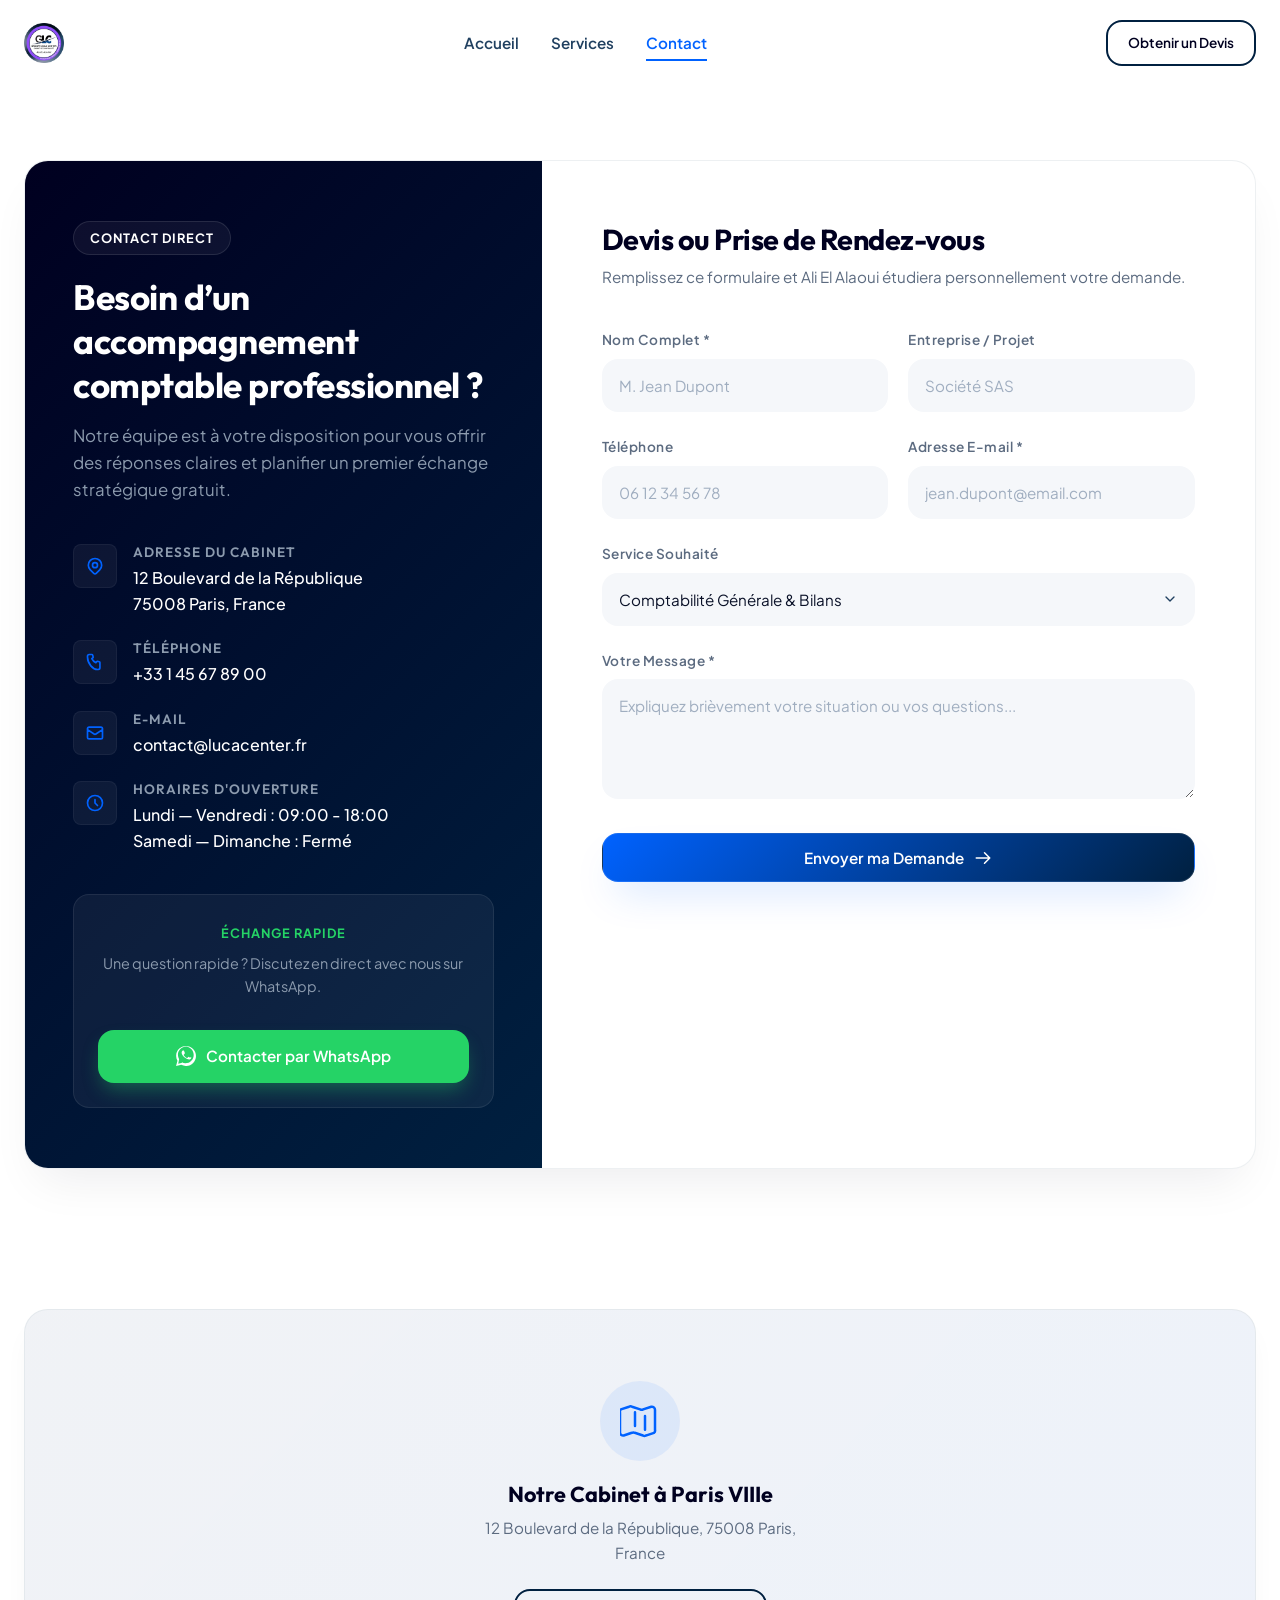
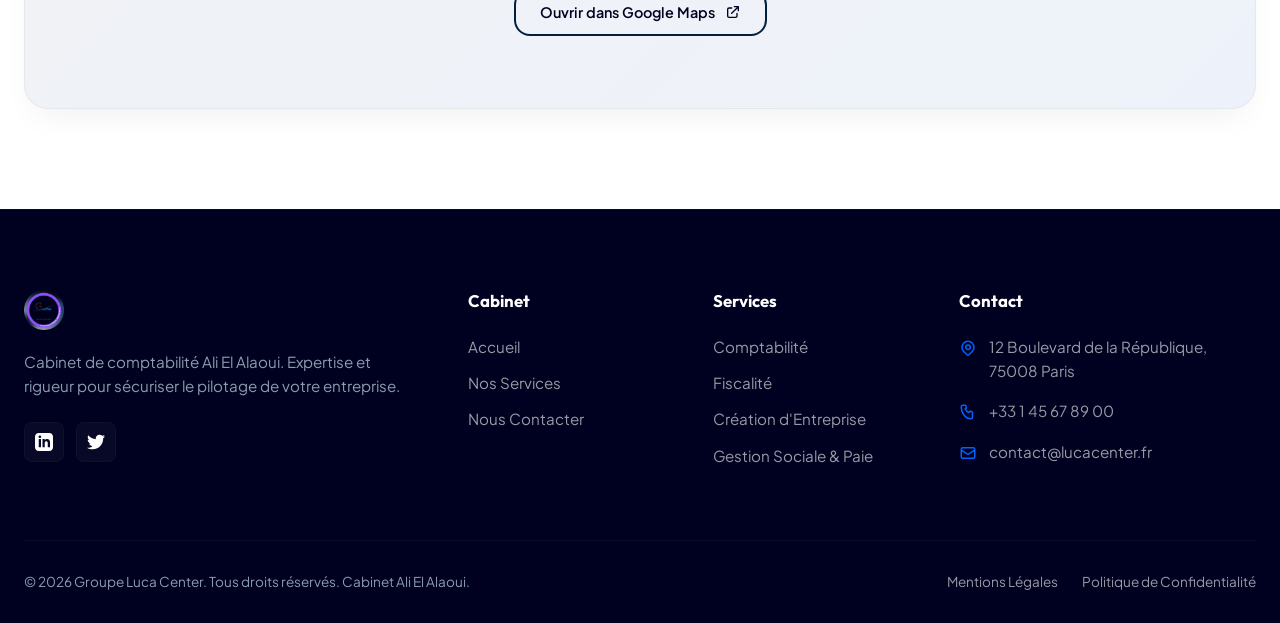
==== contact.html @ bc60959a "Initial commit: Groupe Luca Center accounting firm website" ====
<!DOCTYPE html>
<html lang="fr">
<head>
  <meta charset="UTF-8">
  <meta name="viewport" content="width=device-width, initial-scale=1.0">
  
  <!-- SEO Meta Tags -->
  <title>Contactez-nous | Cabinet Ali El Alaoui & Groupe Luca Center</title>
  <meta name="description" content="Prenez rendez-vous avec le cabinet comptable Ali El Alaoui à Paris. Formulaire de devis gratuit, coordonnées directes, support WhatsApp et horaires d'ouverture.">
  <meta name="keywords" content="contact cabinet comptable, devis comptable gratuit, Ali El Alaoui, Luca Center, prendre rendez-vous, comptable Paris">
  <meta name="author" content="Groupe Luca Center">
  
  <!-- Open Graph -->
  <meta property="og:type" content="website">
  <meta property="og:title" content="Prendre Contact | Groupe Luca Center">
  <meta property="og:description" content="Besoin d'un accompagnement sur mesure ? Prenez contact avec Ali El Alaoui pour un rendez-vous gratuit.">
  <meta property="og:site_name" content="Groupe Luca Center">
  
  <!-- Stylesheets -->
  <link rel="stylesheet" href="css/style.css">
</head>
<body>

  <!-- ==========================================================================
       HEADER / NAVBAR
       ========================================================================== -->
  <header class="header" id="mainHeader">
    <div class="container nav-container">
      <!-- Logo -->
      <a href="index.html" class="logo" id="logoLink">
        <img src="logo.png" alt="Luca Center Logo" style="height: 40px; width: auto; object-fit: contain; border-radius: var(--radius-sm);">
      </a>

      <!-- Navigation Menu -->
      <nav class="nav-menu" id="navMenu">
        <a href="index.html" class="nav-link" id="navHome">Accueil</a>
        <a href="services.html" class="nav-link" id="navServices">Services</a>
        <a href="contact.html" class="nav-link active" id="navContact">Contact</a>
      </nav>

      <!-- Desktop Button -->
      <div class="nav-actions">
        <a href="contact.html" class="btn btn-secondary" style="padding: 10px 20px; font-size: 0.85rem;" id="navCta">Obtenir un Devis</a>
      </div>

      <!-- Hamburger toggle for mobile -->
      <div class="nav-toggle" id="navToggle">
        <span></span>
        <span></span>
        <span></span>
      </div>
    </div>
  </header>

  <!-- ==========================================================================
       CONTACT SPLIT CONTAINER
       ========================================================================== -->
  <div class="container contact-container">
    <div class="contact-layout reveal">
      
      <!-- LEFT SIDEBAR : DEEP NAVY INFO PANEL -->
      <div class="contact-sidebar">
        <div class="contact-sidebar-header">
          <span class="badge badge-dark">Contact Direct</span>
          <h2>Besoin d’un accompagnement comptable professionnel ?</h2>
          <p>Notre équipe est à votre disposition pour vous offrir des réponses claires et planifier un premier échange stratégique gratuit.</p>
        </div>

        <!-- Info List -->
        <div class="contact-info-list">
          
          <!-- Item 1: Address -->
          <div class="contact-info-item">
            <div class="contact-info-icon">
              <svg style="width: 20px; height: 20px; fill: none; stroke: currentColor; stroke-width: 2;" viewBox="0 0 24 24">
                <path stroke-linecap="round" stroke-linejoin="round" d="M17.657 16.657L13.414 20.9a1.998 1.998 0 01-2.827 0l-4.244-4.243a8 8 0 1111.314 0z"/>
                <path stroke-linecap="round" stroke-linejoin="round" d="M15 11a3 3 0 11-6 0 3 3 0 016 0z"/>
              </svg>
            </div>
            <div class="contact-info-content">
              <h4>Adresse du Cabinet</h4>
              <p>12 Boulevard de la République<br>75008 Paris, France</p>
            </div>
          </div>

          <!-- Item 2: Phone -->
          <div class="contact-info-item">
            <div class="contact-info-icon">
              <svg style="width: 20px; height: 20px; fill: none; stroke: currentColor; stroke-width: 2;" viewBox="0 0 24 24">
                <path stroke-linecap="round" stroke-linejoin="round" d="M3 5a2 2 0 012-2h3.28a1 1 0 01.94.725l.548 2.2a1 1 0 01-.321.988l-1.305.98a10.582 10.582 0 004.872 4.872l.98-1.305a1 1 0 01.988-.321l2.2.548a1 1 0 01.725.94V19a2 2 0 01-2 2h-1C9.716 21 3 14.284 3 6V5z"/>
              </svg>
            </div>
            <div class="contact-info-content">
              <h4>Téléphone</h4>
              <p>+33 1 45 67 89 00</p>
            </div>
          </div>

          <!-- Item 3: Email -->
          <div class="contact-info-item">
            <div class="contact-info-icon">
              <svg style="width: 20px; height: 20px; fill: none; stroke: currentColor; stroke-width: 2;" viewBox="0 0 24 24">
                <path stroke-linecap="round" stroke-linejoin="round" d="M3 8l7.89 5.26a2 2 0 002.22 0L21 8M5 19h14a2 2 0 002-2V7a2 2 0 00-2-2H5a2 2 0 00-2 2v10a2 2 0 002 2z"/>
              </svg>
            </div>
            <div class="contact-info-content">
              <h4>E-mail</h4>
              <p>contact@lucacenter.fr</p>
            </div>
          </div>

          <!-- Item 4: Opening Hours -->
          <div class="contact-info-item">
            <div class="contact-info-icon">
              <svg style="width: 20px; height: 20px; fill: none; stroke: currentColor; stroke-width: 2;" viewBox="0 0 24 24">
                <path stroke-linecap="round" stroke-linejoin="round" d="M12 8v4l3 3m6-3a9 9 0 11-18 0 9 9 0 0118 0z"/>
              </svg>
            </div>
            <div class="contact-info-content">
              <h4>Horaires d'Ouverture</h4>
              <p>Lundi — Vendredi : 09:00 - 18:00<br>Samedi — Dimanche : Fermé</p>
            </div>
          </div>

        </div>

        <!-- WhatsApp Integration Card -->
        <div style="background: rgba(255, 255, 255, 0.05); border: 1px solid rgba(255, 255, 255, 0.08); border-radius: var(--radius-md); padding: 24px; text-align: center;">
          <span style="font-size: 0.8rem; font-weight: 700; color: #25D366; text-transform: uppercase; letter-spacing: 1px;">Échange Rapide</span>
          <p style="font-size: 0.9rem; color: #8C9BAE; margin: 8px 0 16px;">Une question rapide ? Discutez en direct avec nous sur WhatsApp.</p>
          <a href="https://wa.me/33145678900" target="_blank" class="btn btn-whatsapp" id="whatsappContactBtn">
            <svg style="width: 20px; height: 20px; fill: currentColor;" viewBox="0 0 24 24">
              <path d="M.057 24l1.687-6.163c-1.041-1.804-1.588-3.849-1.587-5.946C.06 5.348 5.397.01 12.008.01c3.202.001 6.212 1.246 8.477 3.514 2.266 2.268 3.507 5.28 3.505 8.484-.004 6.657-5.34 11.997-11.953 11.997-2.005-.001-3.973-.502-5.724-1.457L0 24zm6.59-4.846c1.6.95 3.188 1.449 4.625 1.45 5.489 0 9.953-4.462 9.956-9.953.002-2.661-1.034-5.163-2.915-7.046C16.435 1.72 13.935.686 12.278.686c-5.49 0-9.956 4.462-9.958 9.954-.001 1.905.485 3.766 1.411 5.385L2.68 21.365l4.896-1.282zM17.065 14c-.276-.138-1.636-.807-1.89-.9-.253-.092-.438-.138-.621.138-.184.277-.714.9-.875 1.085-.16.184-.321.208-.598.07a7.534 7.534 0 01-2.22-1.37 8.311 8.311 0 01-1.536-1.916c-.255-.437-.027-.674.19-.89.196-.194.438-.508.657-.762.22-.254.293-.438.438-.727.147-.29.074-.543-.037-.773-.11-.23-.621-1.5-.851-2.05-.224-.54-.47-.466-.644-.475-.167-.008-.357-.01-.548-.01-.191 0-.501.072-.763.356-.262.285-.999.977-.999 2.383s1.022 2.76 1.165 2.952c.143.193 2.012 3.072 4.875 4.31.681.295 1.213.47 1.627.602.685.218 1.309.187 1.802.114.549-.08 1.636-.668 1.865-1.31.23-.64.23-1.19.16-1.31-.07-.12-.253-.188-.53-.326z"/>
            </svg>
            Contacter par WhatsApp
          </a>
        </div>
      </div>

      <!-- RIGHT PANEL : PREMIUM CONTACT FORM -->
      <div class="contact-form-wrapper">
        <h3 class="form-title">Devis ou Prise de Rendez-vous</h3>
        <p class="form-subtitle">Remplissez ce formulaire et Ali El Alaoui étudiera personnellement votre demande.</p>
        
        <form class="contact-form" id="contactForm">
          
          <!-- Row 1: Name and Business -->
          <div class="form-row">
            <div class="form-group">
              <label class="form-label" for="name">Nom Complet *</label>
              <input type="text" id="name" class="form-control" placeholder="M. Jean Dupont" required>
            </div>
            <div class="form-group">
              <label class="form-label" for="company">Entreprise / Projet</label>
              <input type="text" id="company" class="form-control" placeholder="Société SAS">
            </div>
          </div>

          <!-- Row 2: Phone and Email -->
          <div class="form-row">
            <div class="form-group">
              <label class="form-label" for="phone">Téléphone</label>
              <input type="tel" id="phone" class="form-control" placeholder="06 12 34 56 78">
            </div>
            <div class="form-group">
              <label class="form-label" for="email">Adresse E-mail *</label>
              <input type="email" id="email" class="form-control" placeholder="jean.dupont@email.com" required>
            </div>
          </div>

          <!-- Select Field: Service desired -->
          <div class="form-group">
            <label class="form-label" for="service">Service Souhaité</label>
            <select id="service" class="form-control" style="appearance: none; background-image: url('data:image/svg+xml;charset=utf-8,<svg xmlns=%22http://www.w3.org/2000/svg%22 viewBox=%220 0 24 24%22 fill=%22none%22 stroke=%22%23204060%22 stroke-width=%222%22 stroke-linecap=%22round%22 stroke-linejoin=%22round%22><path d=%22M6 9l6 6 6-6%22/></svg>'); background-repeat: no-repeat; background-position: right 16px center; background-size: 16px;">
              <option value="comptabilite">Comptabilité Générale & Bilans</option>
              <option value="fiscalite">Déclarations Fiscales & Conseil</option>
              <option value="creation">Création d'Entreprise & Statuts</option>
              <option value="paie">Gestion Sociale & Fiches de Paie</option>
              <option value="assistance">Assistance & Secrétariat Administratif</option>
              <option value="accompagnement">Accompagnement PME Régulier</option>
              <option value="autre">Autre Demande Spécifique</option>
            </select>
          </div>

          <!-- Message Field -->
          <div class="form-group">
            <label class="form-label" for="message">Votre Message *</label>
            <textarea id="message" class="form-control" placeholder="Expliquez brièvement votre situation ou vos questions..." required></textarea>
          </div>

          <!-- Submit Button -->
          <button type="submit" class="btn btn-primary" style="margin-top: 10px; width: 100%;" id="formSubmitBtn">
            Envoyer ma Demande
            <svg style="width: 18px; height: 18px; fill: none; stroke: currentColor; stroke-width: 2;" viewBox="0 0 24 24">
              <path stroke-linecap="round" stroke-linejoin="round" d="M14 5l7 7m0 0l-7 7m7-7H3"/>
            </svg>
          </button>
        </form>
      </div>

    </div>
  </div>

  <!-- ==========================================================================
       MAP & LOCATION CARD PLACEHOLDER
       ========================================================================== -->
  <section class="map-section">
    <div class="container">
      <div class="map-card reveal">
        <div class="map-placeholder">
          <div class="map-placeholder-icon">
            <svg style="width: 40px; height: 40px; fill: none; stroke: currentColor; stroke-width: 1.5;" viewBox="0 0 24 24">
              <path stroke-linecap="round" stroke-linejoin="round" d="M9 6.75V15m6-6v8.25m.503 3.498l4.89-1.63A1.875 1.875 0 0021 17.25V5.25a1.875 1.875 0 00-2.236-1.83l-4.872 1.624a1.875 1.875 0 01-1.784 0L7.217 3.418a1.875 1.875 0 00-1.784 0l-4.89 1.63A1.875 1.875 0 000 6.878v12a1.875 1.875 0 002.236 1.83l4.872-1.625a1.875 1.875 0 011.784 0l4.891 1.63a1.875 1.875 0 001.784 0z"/>
            </svg>
          </div>
          <h4 class="map-placeholder-title">Notre Cabinet à Paris VIIIe</h4>
          <p class="map-placeholder-address">12 Boulevard de la République, 75008 Paris, France</p>
          <a href="https://maps.google.com/?q=12+Boulevard+de+la+Republique+75008+Paris" target="_blank" class="btn btn-secondary" style="padding: 10px 24px; font-size: 0.9rem;" id="openMapsBtn">
            Ouvrir dans Google Maps
            <svg style="width: 16px; height: 16px; fill: none; stroke: currentColor; stroke-width: 2;" viewBox="0 0 24 24">
              <path stroke-linecap="round" stroke-linejoin="round" d="M10 6H6a2 2 0 00-2 2v10a2 2 0 002 2h10a2 2 0 002-2v-4M14 4h6m0 0v6m0-6L10 14"/>
            </svg>
          </a>
        </div>
      </div>
    </div>
  </section>

  <!-- ==========================================================================
       FOOTER
       ========================================================================== -->
  <footer class="footer">
    <div class="container">
      <div class="footer-top">
        <!-- Brand Col -->
        <div class="footer-brand">
          <img src="logo.png" alt="Groupe Luca Center" style="height: 40px; width: auto; object-fit: contain; margin-bottom: 20px; border-radius: var(--radius-sm);">
          <p>
            Cabinet de comptabilité Ali El Alaoui. Expertise et rigueur pour sécuriser le pilotage de votre entreprise.
          </p>
          <div class="social-links">
            <a href="#" class="social-link" aria-label="LinkedIn">
              <svg style="width: 18px; height: 18px; fill: currentColor;" viewBox="0 0 24 24">
                <path d="M19 0h-14c-2.761 0-5 2.239-5 5v14c0 2.761 2.239 5 5 5h14c2.762 0 5-2.239 5-5v-14c0-2.761-2.238-5-5-5zm-11 19h-3v-11h3v11zm-1.5-12.268c-.966 0-1.75-.779-1.75-1.75s.784-1.75 1.75-1.75 1.75.779 1.75 1.75-.784 1.75-1.75 1.75zm13.5 12.268h-3v-5.604c0-3.368-4-3.113-4 0v5.604h-3v-11h3v1.765c1.396-2.586 7-2.777 7 2.476v6.759z"/>
              </svg>
            </a>
            <a href="#" class="social-link" aria-label="Twitter">
              <svg style="width: 18px; height: 18px; fill: currentColor;" viewBox="0 0 24 24">
                <path d="M24 4.557c-.883.392-1.832.656-2.828.775 1.017-.609 1.798-1.574 2.165-2.724-.951.564-2.005.974-3.127 1.195-.897-.957-2.178-1.555-3.594-1.555-3.179 0-5.515 2.966-4.797 6.045-4.091-.205-7.719-2.165-10.148-5.144-1.29 2.213-.669 5.108 1.523 6.574-.806-.026-1.566-.247-2.229-.616-.054 2.281 1.581 4.415 3.949 4.89-.693.188-1.452.232-2.224.084.626 1.956 2.444 3.379 4.6 3.419-2.07 1.623-4.678 2.348-7.29 2.04 2.179 1.397 4.768 2.212 7.548 2.212 9.142 0 14.307-7.721 13.995-14.646.962-.695 1.797-1.562 2.457-2.549z"/>
              </svg>
            </a>
          </div>
        </div>

        <!-- Links Col 1 -->
        <div>
          <h4 class="footer-title">Cabinet</h4>
          <ul class="footer-links">
            <li><a href="index.html">Accueil</a></li>
            <li><a href="services.html">Nos Services</a></li>
            <li><a href="contact.html">Nous Contacter</a></li>
          </ul>
        </div>

        <!-- Links Col 2 -->
        <div>
          <h4 class="footer-title">Services</h4>
          <ul class="footer-links">
            <li><a href="services.html">Comptabilité</a></li>
            <li><a href="services.html">Fiscalité</a></li>
            <li><a href="services.html">Création d'Entreprise</a></li>
            <li><a href="services.html">Gestion Sociale & Paie</a></li>
          </ul>
        </div>

        <!-- Contact Col -->
        <div>
          <h4 class="footer-title">Contact</h4>
          <div class="footer-contact-item">
            <svg style="width: 18px; height: 18px; fill: none; stroke: currentColor; stroke-width: 2;" viewBox="0 0 24 24">
              <path stroke-linecap="round" stroke-linejoin="round" d="M17.657 16.657L13.414 20.9a1.998 1.998 0 01-2.827 0l-4.244-4.243a8 8 0 1111.314 0z"/>
              <path stroke-linecap="round" stroke-linejoin="round" d="M15 11a3 3 0 11-6 0 3 3 0 016 0z"/>
            </svg>
            <span>12 Boulevard de la République, 75008 Paris</span>
          </div>
          <div class="footer-contact-item">
            <svg style="width: 18px; height: 18px; fill: none; stroke: currentColor; stroke-width: 2;" viewBox="0 0 24 24">
              <path stroke-linecap="round" stroke-linejoin="round" d="M3 5a2 2 0 012-2h3.28a1 1 0 01.94.725l.548 2.2a1 1 0 01-.321.988l-1.305.98a10.582 10.582 0 004.872 4.872l.98-1.305a1 1 0 01.988-.321l2.2.548a1 1 0 01.725.94V19a2 2 0 01-2 2h-1C9.716 21 3 14.284 3 6V5z"/>
            </svg>
            <span>+33 1 45 67 89 00</span>
          </div>
          <div class="footer-contact-item">
            <svg style="width: 18px; height: 18px; fill: none; stroke: currentColor; stroke-width: 2;" viewBox="0 0 24 24">
              <path stroke-linecap="round" stroke-linejoin="round" d="M3 8l7.89 5.26a2 2 0 002.22 0L21 8M5 19h14a2 2 0 002-2V7a2 2 0 00-2-2H5a2 2 0 00-2 2v10a2 2 0 002 2z"/>
            </svg>
            <span>contact@lucacenter.fr</span>
          </div>
        </div>
      </div>

      <!-- Footer Bottom -->
      <div class="footer-bottom">
        <div class="footer-copy">
          &copy; 2026 Groupe Luca Center. Tous droits réservés. Cabinet Ali El Alaoui.
        </div>
        <div class="footer-legal-links">
          <a href="#">Mentions Légales</a>
          <a href="#">Politique de Confidentialité</a>
        </div>
      </div>
    </div>
  </footer>

  <!-- Scripts -->
  <script src="js/main.js"></script>
</body>
</html>
---- css/style.css ----
@import url('https://fonts.googleapis.com/css2?family=Outfit:wght@300;400;500;600;700;800&family=Plus+Jakarta+Sans:ital,wght@0,300;0,400;0,500;0,600;0,700;0,800;1,400&display=swap');

/* ==========================================================================
   DESIGN SYSTEM & VARIABLES
   ========================================================================== */
:root {
  /* Color Palette inspired by Logo */
  --primary-blue: #0062FF;
  --primary-blue-rgb: 0, 98, 255;
  --deep-navy: #000020;
  --deep-navy-rgb: 0, 0, 32;
  --dark-blue: #204060;
  --secondary-blue: #002040;
  --black: #000000;
  --light-gray: #E0E0E0;
  
  /* Additional Premium Colors */
  --bg-white: #FFFFFF;
  --bg-soft-gray: #F5F7FA;
  --bg-card: #FFFFFF;
  --text-dark: #0A1128;
  --text-muted: #5C6B80;
  --text-light: #F5F7FA;
  --success: #10B981;
  --border-color: rgba(32, 64, 96, 0.08);

  /* Fonts */
  --font-heading: 'Outfit', -apple-system, BlinkMacSystemFont, "Segoe UI", Roboto, Helvetica, Arial, sans-serif;
  --font-body: 'Plus Jakarta Sans', -apple-system, BlinkMacSystemFont, "Segoe UI", Roboto, Helvetica, Arial, sans-serif;

  /* Shadows */
  --shadow-sm: 0 4px 12px rgba(0, 0, 32, 0.03);
  --shadow-md: 0 16px 32px -10px rgba(0, 0, 32, 0.06);
  --shadow-lg: 0 24px 48px -15px rgba(0, 0, 32, 0.08);
  --shadow-blue: 0 20px 40px -15px rgba(0, 98, 255, 0.25);
  
  /* Borders & Radius */
  --radius-sm: 8px;
  --radius-md: 16px;
  --radius-lg: 24px;
  --radius-full: 9999px;

  /* Transitions */
  --transition-fast: all 0.2s cubic-bezier(0.16, 1, 0.3, 1);
  --transition-normal: all 0.4s cubic-bezier(0.16, 1, 0.3, 1);
  --transition-slow: all 0.8s cubic-bezier(0.16, 1, 0.3, 1);
}

/* ==========================================================================
   BASE & RESET
   ========================================================================== */
*, *::before, *::after {
  box-sizing: border-box;
  margin: 0;
  padding: 0;
}

html {
  font-size: 16px;
  scroll-behavior: smooth;
  -webkit-font-smoothing: antialiased;
  -moz-osx-font-smoothing: grayscale;
}

body {
  font-family: var(--font-body);
  background-color: var(--bg-white);
  color: var(--text-dark);
  line-height: 1.6;
  overflow-x: hidden;
}

h1, h2, h3, h4, h5, h6 {
  font-family: var(--font-heading);
  color: var(--deep-navy);
  font-weight: 700;
  line-height: 1.25;
}

a {
  color: inherit;
  text-decoration: none;
  transition: var(--transition-fast);
}

img {
  max-width: 100%;
  height: auto;
  display: block;
}

ul, ol {
  list-style: none;
}

button, input, select, textarea {
  font-family: inherit;
  border: none;
  background: none;
  outline: none;
}

/* ==========================================================================
   LAYOUTS & CONTAINERS
   ========================================================================== */
.container {
  width: 100%;
  max-width: 1280px;
  margin-left: auto;
  margin-right: auto;
  padding-left: 24px;
  padding-right: 24px;
}

.section {
  padding: 100px 0;
  position: relative;
}

.section-dark {
  background-color: var(--deep-navy);
  color: var(--text-light);
}

.section-dark h2, .section-dark h3 {
  color: var(--bg-white);
}

.section-dark .text-muted {
  color: #8C9BAE;
}

.grid-2 {
  display: grid;
  grid-template-columns: repeat(2, 1fr);
  gap: 48px;
  align-items: center;
}

.grid-3 {
  display: grid;
  grid-template-columns: repeat(3, 1fr);
  gap: 32px;
}

.grid-4 {
  display: grid;
  grid-template-columns: repeat(4, 1fr);
  gap: 24px;
}

/* ==========================================================================
   COMMON COMPONENTS
   ========================================================================== */
/* Header / Navbar */
.header {
  position: fixed;
  top: 0;
  left: 0;
  width: 100%;
  z-index: 1000;
  padding: 20px 0;
  transition: var(--transition-normal);
}

.header.sticky {
  padding: 14px 0;
  background-color: rgba(255, 255, 255, 0.85);
  backdrop-filter: blur(20px);
  -webkit-backdrop-filter: blur(20px);
  box-shadow: 0 10px 30px -10px rgba(0, 0, 32, 0.08);
  border-bottom: 1px solid rgba(0, 0, 32, 0.04);
}

/* Dark mode version sticky header for contact dark panel */
.header.sticky-dark {
  background-color: rgba(0, 0, 32, 0.85);
  border-bottom: 1px solid rgba(255, 255, 255, 0.05);
}

.nav-container {
  display: flex;
  justify-content: space-between;
  align-items: center;
}

.logo {
  display: flex;
  align-items: center;
  gap: 12px;
  font-family: var(--font-heading);
  font-weight: 800;
  font-size: 1.45rem;
  letter-spacing: -0.5px;
  color: var(--deep-navy);
}

.logo span {
  color: var(--primary-blue);
}

.logo-icon {
  width: 40px;
  height: 40px;
  background: linear-gradient(135deg, var(--primary-blue) 0%, var(--secondary-blue) 100%);
  border-radius: var(--radius-sm);
  display: flex;
  align-items: center;
  justify-content: center;
  color: white;
  font-weight: 800;
  font-size: 1.25rem;
  box-shadow: 0 8px 16px -4px rgba(0, 98, 255, 0.4);
}

.nav-menu {
  display: flex;
  align-items: center;
  gap: 32px;
}

.nav-link {
  font-weight: 600;
  font-size: 0.95rem;
  color: var(--dark-blue);
  position: relative;
  padding: 6px 0;
}

.nav-link:hover {
  color: var(--primary-blue);
}

.nav-link::after {
  content: '';
  position: absolute;
  bottom: 0;
  left: 0;
  width: 0;
  height: 2px;
  background-color: var(--primary-blue);
  transition: var(--transition-fast);
}

.nav-link.active {
  color: var(--primary-blue);
}

.nav-link.active::after, .nav-link:hover::after {
  width: 100%;
}

.nav-actions {
  display: flex;
  align-items: center;
  gap: 16px;
}

/* Mobile Nav Toggle */
.nav-toggle {
  display: none;
  flex-direction: column;
  justify-content: space-between;
  width: 24px;
  height: 18px;
  cursor: pointer;
  z-index: 1100;
}

.nav-toggle span {
  display: block;
  height: 2px;
  width: 100%;
  background-color: var(--deep-navy);
  border-radius: 2px;
  transition: var(--transition-fast);
}

/* Buttons */
.btn {
  display: inline-flex;
  align-items: center;
  justify-content: center;
  gap: 10px;
  padding: 14px 28px;
  border-radius: var(--radius-md);
  font-weight: 600;
  font-size: 0.95rem;
  cursor: pointer;
  transition: var(--transition-normal);
  position: relative;
  overflow: hidden;
}

.btn-primary {
  background: linear-gradient(135deg, var(--primary-blue) 0%, var(--secondary-blue) 100%);
  color: var(--bg-white);
  box-shadow: var(--shadow-blue);
  border: 1px solid rgba(255, 255, 255, 0.1);
}

.btn-primary:hover {
  transform: translateY(-3px);
  box-shadow: 0 24px 48px -10px rgba(0, 98, 255, 0.4);
}

.btn-secondary {
  background-color: transparent;
  color: var(--deep-navy);
  border: 2px solid var(--secondary-blue);
}

.btn-secondary:hover {
  background-color: var(--secondary-blue);
  color: var(--bg-white);
  transform: translateY(-3px);
}

.btn-text {
  padding: 8px 16px;
  color: var(--primary-blue);
  font-weight: 600;
  gap: 6px;
}

.btn-text svg {
  transition: var(--transition-fast);
}

.btn-text:hover svg {
  transform: translateX(4px);
}

.btn-whatsapp {
  background-color: #25D366;
  color: white;
  width: 100%;
  margin-top: 16px;
  box-shadow: 0 10px 20px -5px rgba(37, 211, 102, 0.4);
}

.btn-whatsapp:hover {
  background-color: #20ba56;
  transform: translateY(-3px);
  box-shadow: 0 16px 30px -5px rgba(37, 211, 102, 0.5);
}

/* Badge */
.badge {
  display: inline-flex;
  align-items: center;
  gap: 6px;
  padding: 6px 16px;
  background-color: rgba(0, 98, 255, 0.08);
  color: var(--primary-blue);
  border-radius: var(--radius-full);
  font-weight: 700;
  font-size: 0.8rem;
  letter-spacing: 1px;
  text-transform: uppercase;
  margin-bottom: 20px;
  border: 1px solid rgba(0, 98, 255, 0.15);
}

.badge-dark {
  background-color: rgba(255, 255, 255, 0.05);
  color: var(--bg-white);
  border: 1px solid rgba(255, 255, 255, 0.1);
}

/* Section Header */
.section-header {
  max-width: 680px;
  margin-bottom: 60px;
}

.section-header.center {
  margin-left: auto;
  margin-right: auto;
  text-align: center;
}

.section-title {
  font-size: 2.5rem;
  margin-bottom: 16px;
  letter-spacing: -1px;
}

.section-subtitle {
  font-size: 1.1rem;
  color: var(--text-muted);
}

/* Elegant Cards */
.card {
  background-color: var(--bg-card);
  border-radius: var(--radius-lg);
  padding: 40px;
  border: 1px solid var(--border-color);
  box-shadow: var(--shadow-sm);
  transition: var(--transition-normal);
  position: relative;
  overflow: hidden;
}

.card:hover {
  transform: translateY(-8px);
  box-shadow: var(--shadow-lg);
  border-color: rgba(0, 98, 255, 0.15);
}

.card-icon {
  width: 60px;
  height: 60px;
  background-color: rgba(0, 98, 255, 0.06);
  border-radius: var(--radius-md);
  display: flex;
  align-items: center;
  justify-content: center;
  color: var(--primary-blue);
  margin-bottom: 24px;
  transition: var(--transition-normal);
}

.card:hover .card-icon {
  background-color: var(--primary-blue);
  color: white;
  transform: scale(1.05) rotate(5deg);
}

.card-title {
  font-size: 1.35rem;
  margin-bottom: 12px;
  font-weight: 600;
}

.card-text {
  color: var(--text-muted);
  font-size: 0.95rem;
  line-height: 1.6;
}

/* ==========================================================================
   PAGE 1 : ACCUEIL
   ========================================================================== */
/* Hero Section */
.hero {
  min-height: 95vh;
  display: flex;
  align-items: center;
  padding-top: 140px;
  padding-bottom: 60px;
  position: relative;
  background-color: var(--bg-white);
  background-image: linear-gradient(to right, rgba(255, 255, 255, 0.98) 40%, rgba(255, 255, 255, 0.8) 70%, rgba(255, 255, 255, 0.25) 100%), url('../office_bg.png');
  background-size: cover;
  background-position: center right;
  overflow: hidden;
}

/* Subtle background accent gradients */
.hero::before {
  content: '';
  position: absolute;
  top: -20%;
  right: -10%;
  width: 600px;
  height: 600px;
  background: radial-gradient(circle, rgba(0, 98, 255, 0.07) 0%, rgba(255, 255, 255, 0) 70%);
  z-index: 1;
  pointer-events: none;
}

.hero::after {
  content: '';
  position: absolute;
  bottom: -10%;
  left: -10%;
  width: 500px;
  height: 500px;
  background: radial-gradient(circle, rgba(32, 64, 96, 0.05) 0%, rgba(255, 255, 255, 0) 70%);
  z-index: 1;
  pointer-events: none;
}

.hero-content {
  position: relative;
  z-index: 2;
}

.hero-title {
  font-size: 3.8rem;
  line-height: 1.15;
  letter-spacing: -2px;
  margin-bottom: 24px;
}

.hero-title span {
  background: linear-gradient(135deg, var(--primary-blue) 0%, var(--secondary-blue) 100%);
  -webkit-background-clip: text;
  -webkit-text-fill-color: transparent;
}

.hero-subtitle {
  font-size: 1.25rem;
  color: var(--text-muted);
  margin-bottom: 40px;
  max-width: 580px;
  font-weight: 400;
}

.hero-actions {
  display: flex;
  gap: 16px;
  margin-bottom: 48px;
}

.hero-graphics {
  position: relative;
  z-index: 2;
  display: flex;
  justify-content: center;
  align-items: center;
}

/* Stunning Pure CSS 3D Abstract Structure for Héro */
.hero-box {
  width: 100%;
  height: 460px;
  background: linear-gradient(135deg, rgba(255, 255, 255, 0.6) 0%, rgba(255, 255, 255, 0.2) 100%);
  border: 1px solid rgba(255, 255, 255, 0.4);
  backdrop-filter: blur(20px);
  -webkit-backdrop-filter: blur(20px);
  border-radius: var(--radius-lg);
  box-shadow: var(--shadow-lg);
  padding: 40px;
  position: relative;
  display: flex;
  flex-direction: column;
  justify-content: space-between;
  overflow: hidden;
  box-sizing: border-box;
}

.hero-box::before {
  content: '';
  position: absolute;
  top: -50%;
  left: -50%;
  width: 200%;
  height: 200%;
  background: radial-gradient(circle, rgba(0, 98, 255, 0.08) 0%, transparent 60%);
  animation: rotateGlow 20s linear infinite;
  pointer-events: none;
}

.hero-box-tag {
  display: inline-flex;
  align-items: center;
  gap: 8px;
  font-weight: 600;
  font-size: 0.85rem;
  background-color: var(--deep-navy);
  color: white;
  padding: 8px 16px;
  border-radius: var(--radius-sm);
  align-self: flex-start;
  z-index: 2;
}

.hero-box-main {
  z-index: 2;
}

.hero-box-title {
  font-size: 2rem;
  margin-bottom: 8px;
}

.hero-box-number {
  font-size: 4rem;
  font-weight: 800;
  color: var(--primary-blue);
  line-height: 1;
  margin: 16px 0;
  font-family: var(--font-heading);
}

.hero-box-desc {
  font-size: 0.95rem;
  color: var(--text-muted);
}

.hero-box-glass {
  position: absolute;
  right: -30px;
  bottom: 40px;
  width: 220px;
  height: 260px;
  background: rgba(255, 255, 255, 0.35);
  backdrop-filter: blur(15px);
  -webkit-backdrop-filter: blur(15px);
  border-radius: var(--radius-md);
  border: 1px solid rgba(255, 255, 255, 0.4);
  box-shadow: 0 20px 40px rgba(0, 0, 0, 0.05);
  padding: 24px;
  display: flex;
  flex-direction: column;
  justify-content: space-between;
  transform: rotate(-6deg);
  transition: var(--transition-normal);
  z-index: 3;
}

.hero-box:hover .hero-box-glass {
  transform: rotate(-2deg) translateY(-10px);
}

.hero-glass-indicator {
  width: 48px;
  height: 8px;
  background-color: rgba(0, 98, 255, 0.2);
  border-radius: var(--radius-full);
}

.hero-glass-row {
  height: 2px;
  background-color: rgba(0, 0, 32, 0.08);
  width: 100%;
}

.hero-glass-row.short {
  width: 60%;
}

/* Presentation and Trust Elements */
.about-features {
  display: flex;
  flex-direction: column;
  gap: 24px;
  margin-top: 32px;
}

.about-feature-item {
  display: flex;
  gap: 20px;
  align-items: flex-start;
}

.about-feature-check {
  width: 28px;
  height: 28px;
  background-color: rgba(16, 185, 129, 0.1);
  color: var(--success);
  border-radius: var(--radius-full);
  display: flex;
  align-items: center;
  justify-content: center;
  flex-shrink: 0;
}

.about-feature-title {
  font-size: 1.1rem;
  font-weight: 600;
  margin-bottom: 4px;
}

.about-feature-desc {
  font-size: 0.95rem;
  color: var(--text-muted);
}

/* Stats Counter Section */
.stats {
  padding: 80px 0;
  background-color: var(--bg-soft-gray);
  border-top: 1px solid rgba(0, 0, 32, 0.04);
  border-bottom: 1px solid rgba(0, 0, 32, 0.04);
}

.stat-item {
  text-align: center;
  padding: 20px;
}

.stat-number {
  font-size: 3.5rem;
  font-weight: 800;
  color: var(--primary-blue);
  line-height: 1;
  margin-bottom: 10px;
  font-family: var(--font-heading);
}

.stat-title {
  font-size: 1.05rem;
  font-weight: 600;
  color: var(--deep-navy);
  margin-bottom: 6px;
}

.stat-desc {
  font-size: 0.85rem;
  color: var(--text-muted);
}

/* Testimonials */
.testimonial-card {
  background-color: var(--bg-white);
  border-radius: var(--radius-lg);
  padding: 40px;
  border: 1px solid var(--border-color);
  position: relative;
  box-shadow: var(--shadow-sm);
  display: flex;
  flex-direction: column;
  justify-content: space-between;
  height: 100%;
}

.quote-icon {
  position: absolute;
  top: 30px;
  right: 40px;
  font-size: 4rem;
  color: rgba(0, 98, 255, 0.06);
  font-family: var(--font-heading);
  line-height: 1;
}

.testimonial-text {
  font-size: 1.05rem;
  color: var(--text-dark);
  line-height: 1.7;
  font-style: italic;
  margin-bottom: 30px;
  z-index: 2;
  position: relative;
}

.testimonial-author {
  display: flex;
  align-items: center;
  gap: 16px;
}

.author-avatar {
  width: 50px;
  height: 50px;
  border-radius: var(--radius-full);
  background: linear-gradient(135deg, var(--secondary-blue) 0%, var(--primary-blue) 100%);
  display: flex;
  align-items: center;
  justify-content: center;
  color: white;
  font-weight: 700;
  font-family: var(--font-heading);
}

.author-name {
  font-weight: 700;
  color: var(--deep-navy);
  font-size: 1rem;
}

.author-company {
  font-size: 0.85rem;
  color: var(--text-muted);
}

/* CTA Banner Modern */
.cta-banner {
  background: linear-gradient(135deg, var(--deep-navy) 0%, var(--secondary-blue) 100%);
  border-radius: var(--radius-lg);
  padding: 80px 60px;
  position: relative;
  overflow: hidden;
  box-shadow: var(--shadow-lg);
  border: 1px solid rgba(255, 255, 255, 0.05);
}

.cta-banner::before {
  content: '';
  position: absolute;
  top: -30%;
  right: -10%;
  width: 400px;
  height: 400px;
  background: radial-gradient(circle, rgba(0, 98, 255, 0.15) 0%, rgba(0, 0, 32, 0) 70%);
  pointer-events: none;
}

.cta-banner-content {
  position: relative;
  z-index: 2;
  max-width: 600px;
}

.cta-banner-title {
  color: white;
  font-size: 2.4rem;
  margin-bottom: 20px;
  letter-spacing: -0.5px;
}

.cta-banner-text {
  color: #8C9BAE;
  font-size: 1.1rem;
  margin-bottom: 32px;
}

/* ==========================================================================
   PAGE 2 : SERVICES
   ========================================================================== */
.services-header {
  padding-top: 180px;
  padding-bottom: 80px;
  background: linear-gradient(180deg, var(--bg-soft-gray) 0%, var(--bg-white) 100%);
  text-align: center;
}

.services-header h1 {
  font-size: 3.5rem;
  letter-spacing: -1.5px;
  margin-bottom: 20px;
}

.services-header .text-muted {
  max-width: 600px;
  margin: 0 auto;
  font-size: 1.2rem;
}

.services-grid {
  padding: 80px 0;
}

/* Custom Process / Timeline Section */
.process-section {
  padding: 100px 0;
  background-color: var(--bg-soft-gray);
  border-top: 1px solid rgba(0, 0, 32, 0.04);
}

.timeline {
  display: flex;
  justify-content: space-between;
  position: relative;
  margin-top: 60px;
}

.timeline::before {
  content: '';
  position: absolute;
  top: 30px;
  left: 5%;
  right: 5%;
  height: 2px;
  background: linear-gradient(90deg, rgba(0, 98, 255, 0.1) 0%, rgba(0, 98, 255, 0.8) 50%, rgba(0, 98, 255, 0.1) 100%);
  z-index: 1;
}

.timeline-step {
  width: 22%;
  position: relative;
  z-index: 2;
  text-align: center;
}

.timeline-icon {
  width: 64px;
  height: 64px;
  background-color: white;
  border: 3px solid rgba(0, 98, 255, 0.1);
  border-radius: var(--radius-full);
  display: flex;
  align-items: center;
  justify-content: center;
  font-weight: 700;
  font-size: 1.35rem;
  color: var(--primary-blue);
  margin: 0 auto 24px;
  transition: var(--transition-normal);
  box-shadow: var(--shadow-sm);
}

.timeline-step:hover .timeline-icon {
  background-color: var(--primary-blue);
  color: white;
  border-color: var(--primary-blue);
  transform: translateY(-5px);
  box-shadow: var(--shadow-blue);
}

.timeline-title {
  font-size: 1.15rem;
  font-weight: 700;
  margin-bottom: 10px;
  color: var(--deep-navy);
}

.timeline-desc {
  font-size: 0.9rem;
  color: var(--text-muted);
  line-height: 1.5;
}

/* ==========================================================================
   PAGE 3 : CONTACT
   ========================================================================== */
.contact-container {
  padding-top: 160px;
  padding-bottom: 80px;
}

.contact-layout {
  display: grid;
  grid-template-columns: 42% 58%;
  background-color: var(--bg-white);
  border-radius: var(--radius-lg);
  border: 1px solid var(--border-color);
  box-shadow: var(--shadow-lg);
  overflow: hidden;
}

/* Left panel: Deep Navy */
.contact-sidebar {
  background: linear-gradient(135deg, var(--deep-navy) 0%, var(--secondary-blue) 100%);
  color: white;
  padding: 60px 48px;
  display: flex;
  flex-direction: column;
  justify-content: space-between;
  position: relative;
  overflow: hidden;
}

.contact-sidebar::before {
  content: '';
  position: absolute;
  top: -30%;
  left: -20%;
  width: 300px;
  height: 300px;
  background: radial-gradient(circle, rgba(0, 98, 255, 0.12) 0%, transparent 70%);
  pointer-events: none;
}

.contact-sidebar-header h2 {
  color: white;
  font-size: 2.2rem;
  letter-spacing: -0.5px;
  margin-bottom: 16px;
}

.contact-sidebar-header p {
  color: #8C9BAE;
  font-size: 1.05rem;
  line-height: 1.6;
}

.contact-info-list {
  margin: 40px 0;
  display: flex;
  flex-direction: column;
  gap: 24px;
}

.contact-info-item {
  display: flex;
  align-items: flex-start;
  gap: 16px;
}

.contact-info-icon {
  width: 44px;
  height: 44px;
  background-color: rgba(255, 255, 255, 0.05);
  border-radius: var(--radius-sm);
  display: flex;
  align-items: center;
  justify-content: center;
  color: var(--primary-blue);
  font-size: 1.15rem;
  flex-shrink: 0;
  border: 1px solid rgba(255, 255, 255, 0.05);
}

.contact-info-content h4 {
  color: #8C9BAE;
  font-size: 0.85rem;
  text-transform: uppercase;
  letter-spacing: 1px;
  margin-bottom: 4px;
  font-weight: 600;
}

.contact-info-content p {
  font-size: 1rem;
  color: white;
  font-weight: 500;
}

/* Right panel: Form */
.contact-form-wrapper {
  padding: 60px;
}

.form-title {
  font-size: 1.8rem;
  margin-bottom: 8px;
  letter-spacing: -0.5px;
}

.form-subtitle {
  font-size: 0.95rem;
  color: var(--text-muted);
  margin-bottom: 40px;
}

.contact-form {
  display: flex;
  flex-direction: column;
  gap: 24px;
}

.form-row {
  display: grid;
  grid-template-columns: repeat(2, 1fr);
  gap: 20px;
}

.form-group {
  position: relative;
  display: flex;
  flex-direction: column;
}

.form-control {
  width: 100%;
  padding: 16px;
  background-color: var(--bg-soft-gray);
  border: 1px solid transparent;
  border-radius: var(--radius-md);
  font-size: 0.95rem;
  color: var(--text-dark);
  font-family: var(--font-body);
  transition: var(--transition-normal);
}

.form-control:focus {
  background-color: var(--bg-white);
  border-color: var(--primary-blue);
  box-shadow: 0 0 0 4px rgba(0, 98, 255, 0.08);
}

textarea.form-control {
  resize: vertical;
  min-height: 120px;
}

/* Floating labels effect styling */
.form-label {
  font-size: 0.85rem;
  font-weight: 600;
  color: var(--text-muted);
  margin-bottom: 8px;
  letter-spacing: 0.5px;
}

.form-control::placeholder {
  color: #A0AEC0;
}

/* Google Maps Custom Styling */
.map-section {
  padding: 60px 0 100px;
}

.map-card {
  border-radius: var(--radius-lg);
  overflow: hidden;
  box-shadow: var(--shadow-md);
  border: 1px solid var(--border-color);
  height: 400px;
  position: relative;
  background-color: var(--bg-soft-gray);
}

.map-placeholder {
  width: 100%;
  height: 100%;
  display: flex;
  flex-direction: column;
  align-items: center;
  justify-content: center;
  background: linear-gradient(135deg, rgba(0, 0, 32, 0.02) 0%, rgba(0, 98, 255, 0.03) 100%);
  padding: 40px;
  text-align: center;
}

.map-placeholder-icon {
  width: 80px;
  height: 80px;
  background-color: rgba(0, 98, 255, 0.08);
  border-radius: var(--radius-full);
  display: flex;
  align-items: center;
  justify-content: center;
  color: var(--primary-blue);
  margin-bottom: 20px;
}

.map-placeholder-title {
  font-size: 1.35rem;
  font-weight: 700;
  margin-bottom: 8px;
  color: var(--deep-navy);
}

.map-placeholder-address {
  font-size: 0.95rem;
  color: var(--text-muted);
  max-width: 320px;
  margin-bottom: 24px;
}

/* Floating toast notifications */
.toast {
  position: fixed;
  bottom: 30px;
  right: 30px;
  background-color: var(--deep-navy);
  color: white;
  border-radius: var(--radius-md);
  padding: 16px 28px;
  box-shadow: var(--shadow-lg);
  border-left: 4px solid var(--success);
  display: flex;
  align-items: center;
  gap: 12px;
  font-weight: 600;
  z-index: 10000;
  transform: translateY(120px);
  opacity: 0;
  transition: var(--transition-normal);
}

.toast.show {
  transform: translateY(0);
  opacity: 1;
}

/* ==========================================================================
   FOOTER
   ========================================================================== */
.footer {
  background-color: var(--deep-navy);
  color: rgba(255, 255, 255, 0.6);
  padding: 80px 0 30px;
  border-top: 1px solid rgba(255, 255, 255, 0.05);
  font-size: 0.95rem;
}

.footer-top {
  display: grid;
  grid-template-columns: 2fr 1fr 1fr 1.5fr;
  gap: 48px;
  margin-bottom: 60px;
}

.footer-brand h3 {
  color: white;
  font-size: 1.4rem;
  margin-bottom: 16px;
  font-family: var(--font-heading);
}

.footer-brand h3 span {
  color: var(--primary-blue);
}

.footer-brand p {
  line-height: 1.6;
  margin-bottom: 24px;
  color: #8C9BAE;
}

.social-links {
  display: flex;
  gap: 12px;
}

.social-link {
  width: 40px;
  height: 40px;
  background-color: rgba(255, 255, 255, 0.03);
  border-radius: var(--radius-sm);
  display: flex;
  align-items: center;
  justify-content: center;
  color: white;
  font-size: 1.1rem;
  transition: var(--transition-fast);
  border: 1px solid rgba(255, 255, 255, 0.03);
}

.social-link:hover {
  background-color: var(--primary-blue);
  color: white;
  transform: translateY(-3px);
  box-shadow: 0 8px 16px rgba(0, 98, 255, 0.3);
}

.footer-title {
  color: white;
  font-size: 1.05rem;
  font-weight: 700;
  margin-bottom: 24px;
  font-family: var(--font-heading);
}

.footer-links {
  display: flex;
  flex-direction: column;
  gap: 12px;
}

.footer-links a:hover {
  color: white;
  padding-left: 4px;
}

.footer-contact-item {
  display: flex;
  align-items: flex-start;
  gap: 12px;
  margin-bottom: 16px;
}

.footer-contact-item svg {
  color: var(--primary-blue);
  margin-top: 4px;
  flex-shrink: 0;
}

.footer-bottom {
  padding-top: 30px;
  border-top: 1px solid rgba(255, 255, 255, 0.05);
  display: flex;
  justify-content: space-between;
  align-items: center;
  font-size: 0.85rem;
}

.footer-copy {
  color: #8C9BAE;
}

.footer-legal-links {
  display: flex;
  gap: 24px;
}

.footer-legal-links a:hover {
  color: white;
}

/* ==========================================================================
   SCROLL REVEAL & ANIMATIONS
   ========================================================================== */
.reveal {
  opacity: 0;
  transform: translateY(40px);
  transition: opacity 0.8s cubic-bezier(0.16, 1, 0.3, 1), transform 0.8s cubic-bezier(0.16, 1, 0.3, 1);
}

.reveal.active {
  opacity: 1;
  transform: translateY(0);
}

.reveal-left {
  opacity: 0;
  transform: translateX(-40px);
  transition: opacity 0.8s cubic-bezier(0.16, 1, 0.3, 1), transform 0.8s cubic-bezier(0.16, 1, 0.3, 1);
}

.reveal-left.active {
  opacity: 1;
  transform: translateX(0);
}

.reveal-right {
  opacity: 0;
  transform: translateX(40px);
  transition: opacity 0.8s cubic-bezier(0.16, 1, 0.3, 1), transform 0.8s cubic-bezier(0.16, 1, 0.3, 1);
}

.reveal-right.active {
  opacity: 1;
  transform: translateX(0);
}

@keyframes rotateGlow {
  0% { transform: rotate(0deg); }
  100% { transform: rotate(360deg); }
}

/* ==========================================================================
   MEDIA QUERIES (MOBILE FIRST RESPONSIVE)
   ========================================================================== */

/* Up to 1024px (Tablets / Laptops) */
@media (max-width: 1024px) {
  .hero-title {
    font-size: 3rem;
  }
  
  .grid-3 {
    grid-template-columns: repeat(2, 1fr);
  }
  
  .grid-4 {
    grid-template-columns: repeat(2, 1fr);
    gap: 20px;
  }
  
  .contact-layout {
    grid-template-columns: 1fr;
  }
  
  .contact-sidebar {
    padding: 48px;
  }
  
  .contact-form-wrapper {
    padding: 48px;
  }
  
  .timeline {
    flex-wrap: wrap;
    gap: 40px;
    justify-content: center;
  }
  
  .timeline::before {
    display: none;
  }
  
  .timeline-step {
    width: 42%;
  }
  
  .footer-top {
    grid-template-columns: repeat(2, 1fr);
  }
}

/* Up to 768px (Mobile & Tablets) */
@media (max-width: 768px) {
  .section {
    padding: 70px 0;
  }
  
  .grid-2 {
    grid-template-columns: 1fr;
    gap: 40px;
  }
  
  .hero {
    min-height: auto;
    padding-top: 120px;
    padding-bottom: 40px;
  }
  
  .hero-title {
    font-size: 2.4rem;
    letter-spacing: -1px;
  }
  
  .hero-subtitle {
    font-size: 1.1rem;
    margin-bottom: 30px;
  }
  
  .hero-actions {
    flex-direction: column;
    gap: 12px;
  }
  
  .hero-actions .btn {
    width: 100%;
  }
  
  .hero-box {
    height: 380px;
    padding: 30px;
  }
  
  .hero-box-title {
    font-size: 1.6rem;
  }
  
  .hero-box-number {
    font-size: 3rem;
  }
  
  .hero-box-glass {
    width: 160px;
    height: 200px;
    right: -10px;
    bottom: 20px;
  }
  
  /* Mobile Navbar toggle display */
  .nav-toggle {
    display: flex;
  }
  
  .nav-menu {
    position: fixed;
    top: 0;
    right: -100%;
    width: 300px;
    height: 100vh;
    background-color: var(--bg-white);
    flex-direction: column;
    align-items: flex-start;
    padding: 100px 40px;
    gap: 24px;
    box-shadow: -10px 0 40px rgba(0, 0, 32, 0.1);
    transition: var(--transition-normal);
    z-index: 1050;
  }
  
  .nav-menu.open {
    right: 0;
  }
  
  /* Hamburger transform */
  .nav-toggle.open span:nth-child(1) {
    transform: translateY(8px) rotate(45deg);
    background-color: var(--primary-blue);
  }
  
  .nav-toggle.open span:nth-child(2) {
    opacity: 0;
  }
  
  .nav-toggle.open span:nth-child(3) {
    transform: translateY(-8px) rotate(-45deg);
    background-color: var(--primary-blue);
  }
  
  .nav-actions {
    display: none;
  }
  
  .section-title {
    font-size: 2rem;
  }
  
  .services-header h1 {
    font-size: 2.6rem;
  }
}

/* Up to 480px (Small Mobile) */
@media (max-width: 480px) {
  .container {
    padding-left: 20px;
    padding-right: 20px;
  }
  
  .grid-3, .grid-4 {
    grid-template-columns: 1fr;
  }
  
  .timeline-step {
    width: 100%;
  }
  
  .contact-sidebar {
    padding: 32px 24px;
  }
  
  .contact-form-wrapper {
    padding: 32px 24px;
  }
  
  .form-row {
    grid-template-columns: 1fr;
  }
  
  .footer-top {
    grid-template-columns: 1fr;
    gap: 32px;
  }
  
  .footer-bottom {
    flex-direction: column;
    gap: 20px;
    text-align: center;
  }
  
  .footer-legal-links {
    flex-wrap: wrap;
    justify-content: center;
  }
  
  .stat-number {
    font-size: 2.8rem;
  }
  
  .cta-banner {
    padding: 48px 24px;
  }
  
  .cta-banner-title {
    font-size: 1.8rem;
  }
}
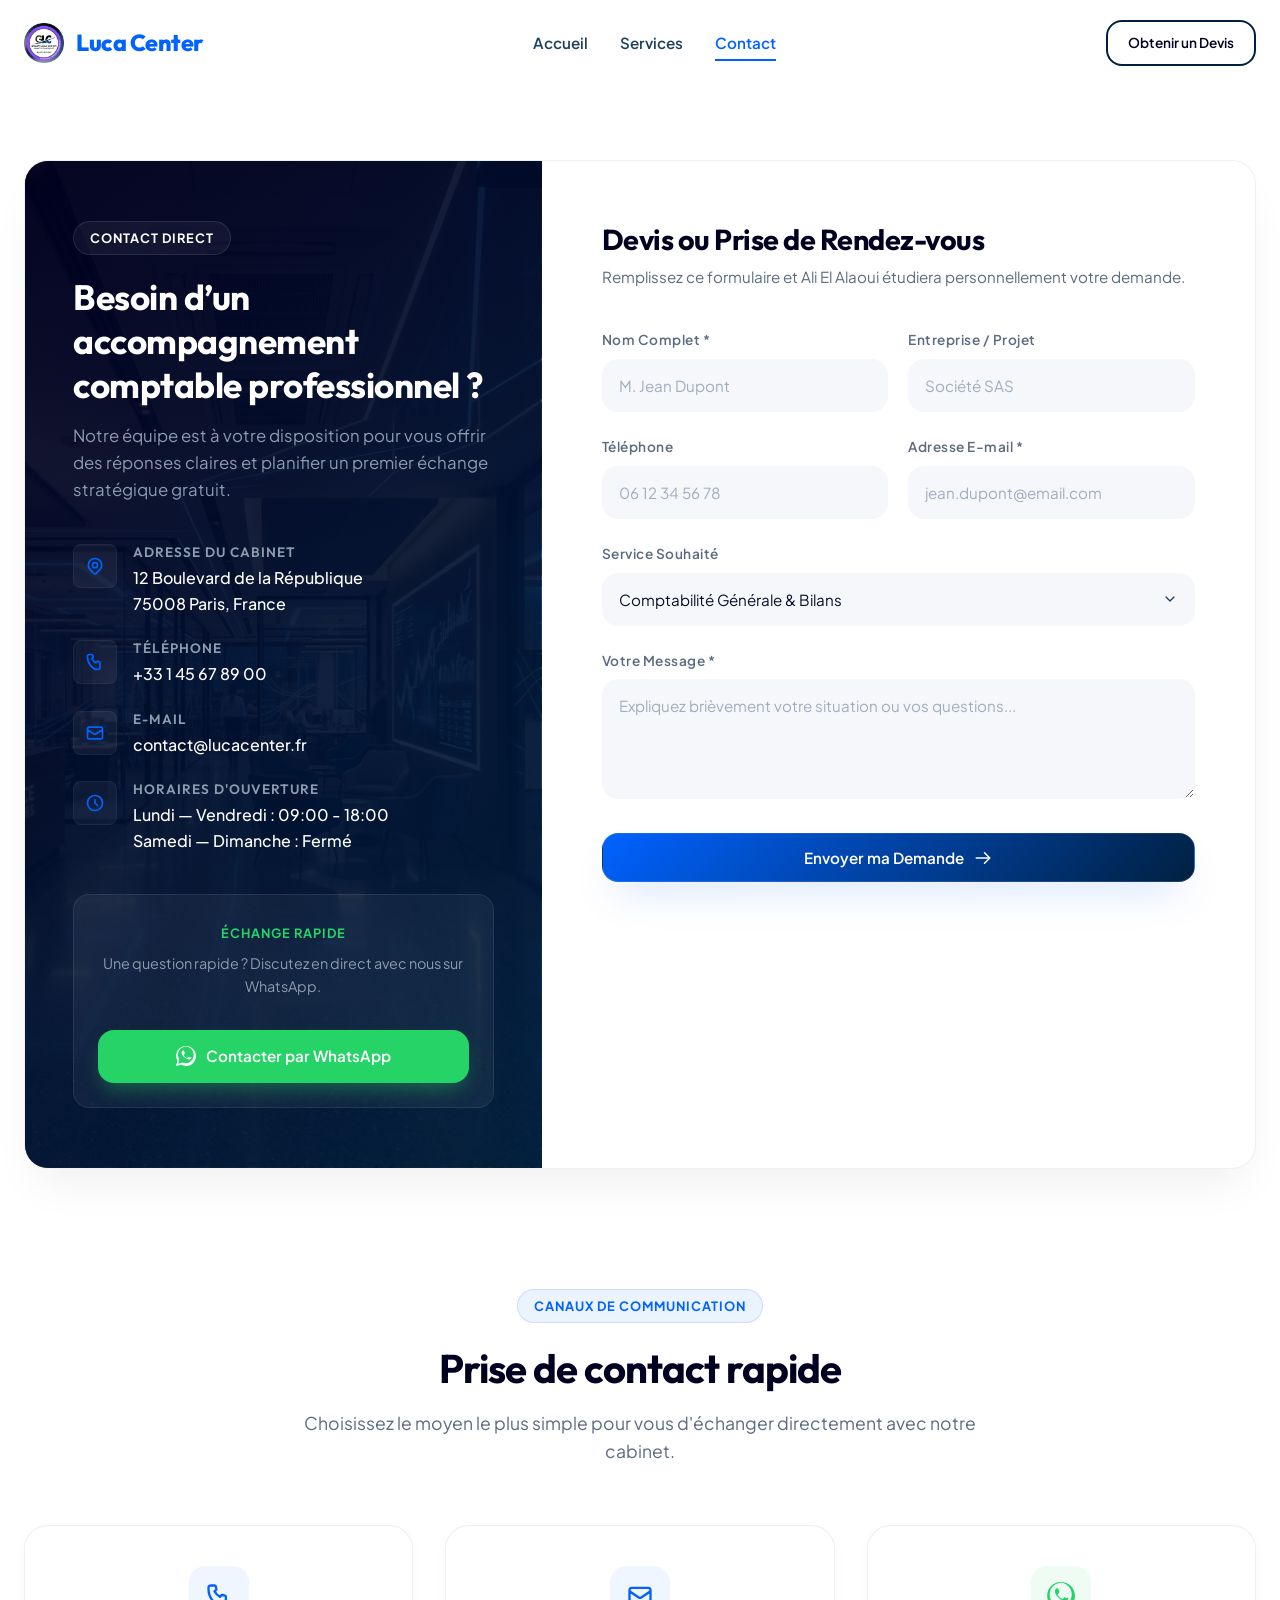
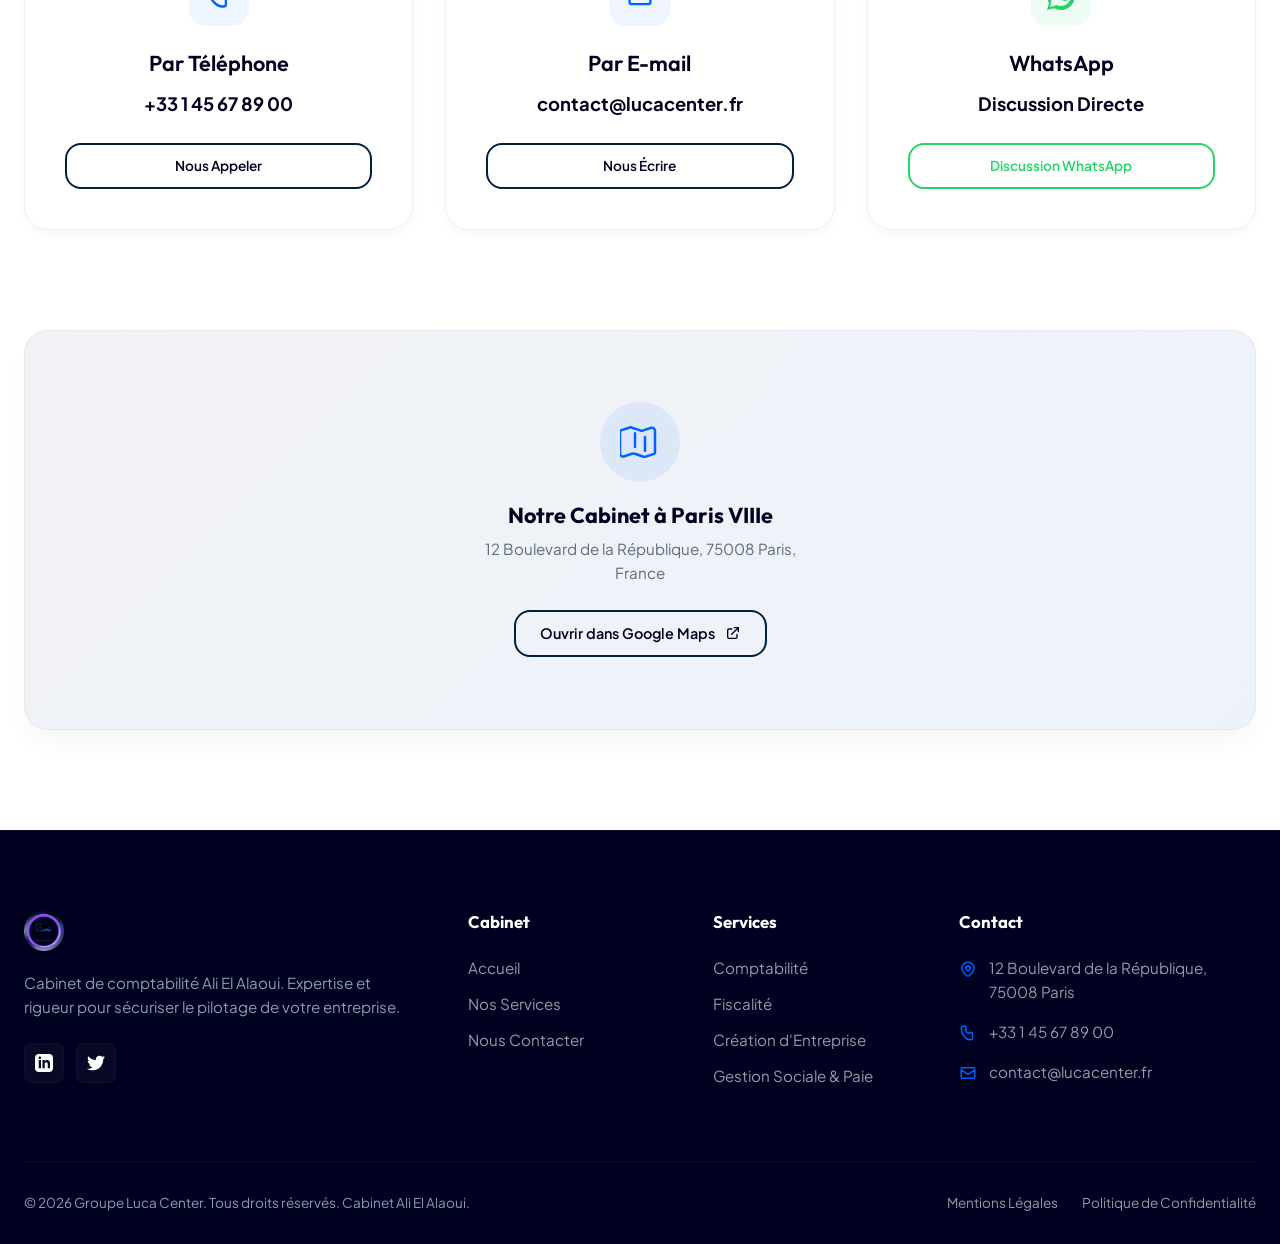
==== commit c9f0817a: "Add quick contact cards and final styling enhancements" ====
--- a/contact.html
+++ b/contact.html
@@ -29,6 +29,7 @@
       <!-- Logo -->
       <a href="index.html" class="logo" id="logoLink">
         <img src="logo.png" alt="Luca Center Logo" style="height: 40px; width: auto; object-fit: contain; border-radius: var(--radius-sm);">
+        <span>Luca Center</span>
       </a>
 
       <!-- Navigation Menu -->
@@ -200,6 +201,63 @@
 
     </div>
   </div>
+
+  <!-- ==========================================================================
+       QUICK CONTACTS CARDS SECTION
+       ========================================================================== -->
+  <section class="section" style="padding-top: 40px; padding-bottom: 40px;">
+    <div class="container">
+      <div class="section-header center reveal">
+        <span class="badge">Canaux de communication</span>
+        <h2 class="section-title">Prise de contact rapide</h2>
+        <p class="section-subtitle">Choisissez le moyen le plus simple pour vous d'échanger directement avec notre cabinet.</p>
+      </div>
+
+      <div class="grid-3">
+        <!-- Card 1: Téléphone -->
+        <div class="card reveal" style="text-align: center; display: flex; flex-direction: column; justify-content: space-between; height: 100%;">
+          <div>
+            <div class="card-icon" style="margin: 0 auto 24px;">
+              <svg style="width: 28px; height: 28px; fill: none; stroke: currentColor; stroke-width: 2;" viewBox="0 0 24 24">
+                <path stroke-linecap="round" stroke-linejoin="round" d="M3 5a2 2 0 012-2h3.28a1 1 0 01.94.725l.548 2.2a1 1 0 01-.321.988l-1.305.98a10.582 10.582 0 004.872 4.872l.98-1.305a1 1 0 01.988-.321l2.2.548a1 1 0 01.725.94V19a2 2 0 01-2 2h-1C9.716 21 3 14.284 3 6V5z"/>
+              </svg>
+            </div>
+            <h3 class="card-title">Par Téléphone</h3>
+            <p class="card-text" style="font-size: 1.15rem; font-weight: 700; color: var(--deep-navy); margin-bottom: 24px;">+33 1 45 67 89 00</p>
+          </div>
+          <a href="tel:+33145678900" class="btn btn-secondary" style="padding: 10px 20px; font-size: 0.85rem; width: 100%;">Nous Appeler</a>
+        </div>
+
+        <!-- Card 2: E-mail -->
+        <div class="card reveal" style="text-align: center; display: flex; flex-direction: column; justify-content: space-between; height: 100%; transition-delay: 0.15s;">
+          <div>
+            <div class="card-icon" style="margin: 0 auto 24px;">
+              <svg style="width: 28px; height: 28px; fill: none; stroke: currentColor; stroke-width: 2;" viewBox="0 0 24 24">
+                <path stroke-linecap="round" stroke-linejoin="round" d="M3 8l7.89 5.26a2 2 0 002.22 0L21 8M5 19h14a2 2 0 002-2V7a2 2 0 00-2-2H5a2 2 0 00-2 2v10a2 2 0 002 2z"/>
+              </svg>
+            </div>
+            <h3 class="card-title">Par E-mail</h3>
+            <p class="card-text" style="font-size: 1.15rem; font-weight: 700; color: var(--deep-navy); margin-bottom: 24px;">contact@lucacenter.fr</p>
+          </div>
+          <a href="mailto:contact@lucacenter.fr" class="btn btn-secondary" style="padding: 10px 20px; font-size: 0.85rem; width: 100%;">Nous Écrire</a>
+        </div>
+
+        <!-- Card 3: WhatsApp -->
+        <div class="card reveal" style="text-align: center; display: flex; flex-direction: column; justify-content: space-between; height: 100%; transition-delay: 0.3s;">
+          <div>
+            <div class="card-icon" style="margin: 0 auto 24px; background-color: rgba(37, 211, 102, 0.08); color: #25D366;">
+              <svg style="width: 28px; height: 28px; fill: currentColor;" viewBox="0 0 24 24">
+                <path d="M.057 24l1.687-6.163c-1.041-1.804-1.588-3.849-1.587-5.946C.06 5.348 5.397.01 12.008.01c3.202.001 6.212 1.246 8.477 3.514 2.266 2.268 3.507 5.28 3.505 8.484-.004 6.657-5.34 11.997-11.953 11.997-2.005-.001-3.973-.502-5.724-1.457L0 24zm6.59-4.846c1.6.95 3.188 1.449 4.625 1.45 5.489 0 9.953-4.462 9.956-9.953.002-2.661-1.034-5.163-2.915-7.046C16.435 1.72 13.935.686 12.278.686c-5.49 0-9.956 4.462-9.958 9.954-.001 1.905.485 3.766 1.411 5.385L2.68 21.365l4.896-1.282zM17.065 14c-.276-.138-1.636-.807-1.89-.9-.253-.092-.438-.138-.621.138-.184.277-.714.9-.875 1.085-.16.184-.321.208-.598.07a7.534 7.534 0 01-2.22-1.37 8.311 8.311 0 01-1.536-1.916c-.255-.437-.027-.674.19-.89.196-.194.438-.508.657-.762.22-.254.293-.438.438-.727.147-.29.074-.543-.037-.773-.11-.23-.621-1.5-.851-2.05-.224-.54-.47-.466-.644-.475-.167-.008-.357-.01-.548-.01-.191 0-.501.072-.763.356-.262.285-.999.977-.999 2.383s1.022 2.76 1.165 2.952c.143.193 2.012 3.072 4.875 4.31.681.295 1.213.47 1.627.602.685.218 1.309.187 1.802.114.549-.08 1.636-.668 1.865-1.31.23-.64.23-1.19.16-1.31-.07-.12-.253-.188-.53-.326z"/>
+              </svg>
+            </div>
+            <h3 class="card-title">WhatsApp</h3>
+            <p class="card-text" style="font-size: 1.15rem; font-weight: 700; color: var(--deep-navy); margin-bottom: 24px;">Discussion Directe</p>
+          </div>
+          <a href="https://wa.me/33145678900" target="_blank" class="btn btn-secondary" style="padding: 10px 20px; font-size: 0.85rem; width: 100%; border-color: #25D366; color: #25D366;" onmouseover="this.style.backgroundColor='#25D366'; this.style.color='white';" onmouseout="this.style.backgroundColor='transparent'; this.style.color='#25D366';">Discussion WhatsApp</a>
+        </div>
+      </div>
+    </div>
+  </section>
 
   <!-- ==========================================================================
        MAP & LOCATION CARD PLACEHOLDER
--- a/css/style.css
+++ b/css/style.css
@@ -815,7 +815,9 @@
 .services-header {
   padding-top: 180px;
   padding-bottom: 80px;
-  background: linear-gradient(180deg, var(--bg-soft-gray) 0%, var(--bg-white) 100%);
+  background-image: linear-gradient(180deg, rgba(245, 247, 250, 0.96) 0%, rgba(255, 255, 255, 0.88) 100%), url('../meeting.png');
+  background-size: cover;
+  background-position: center;
   text-align: center;
 }
 
@@ -925,7 +927,9 @@
 
 /* Left panel: Deep Navy */
 .contact-sidebar {
-  background: linear-gradient(135deg, var(--deep-navy) 0%, var(--secondary-blue) 100%);
+  background: linear-gradient(135deg, rgba(0, 0, 32, 0.92) 0%, rgba(0, 32, 64, 0.92) 100%), url('../office_bg.png');
+  background-size: cover;
+  background-position: center;
   color: white;
   padding: 60px 48px;
   display: flex;
